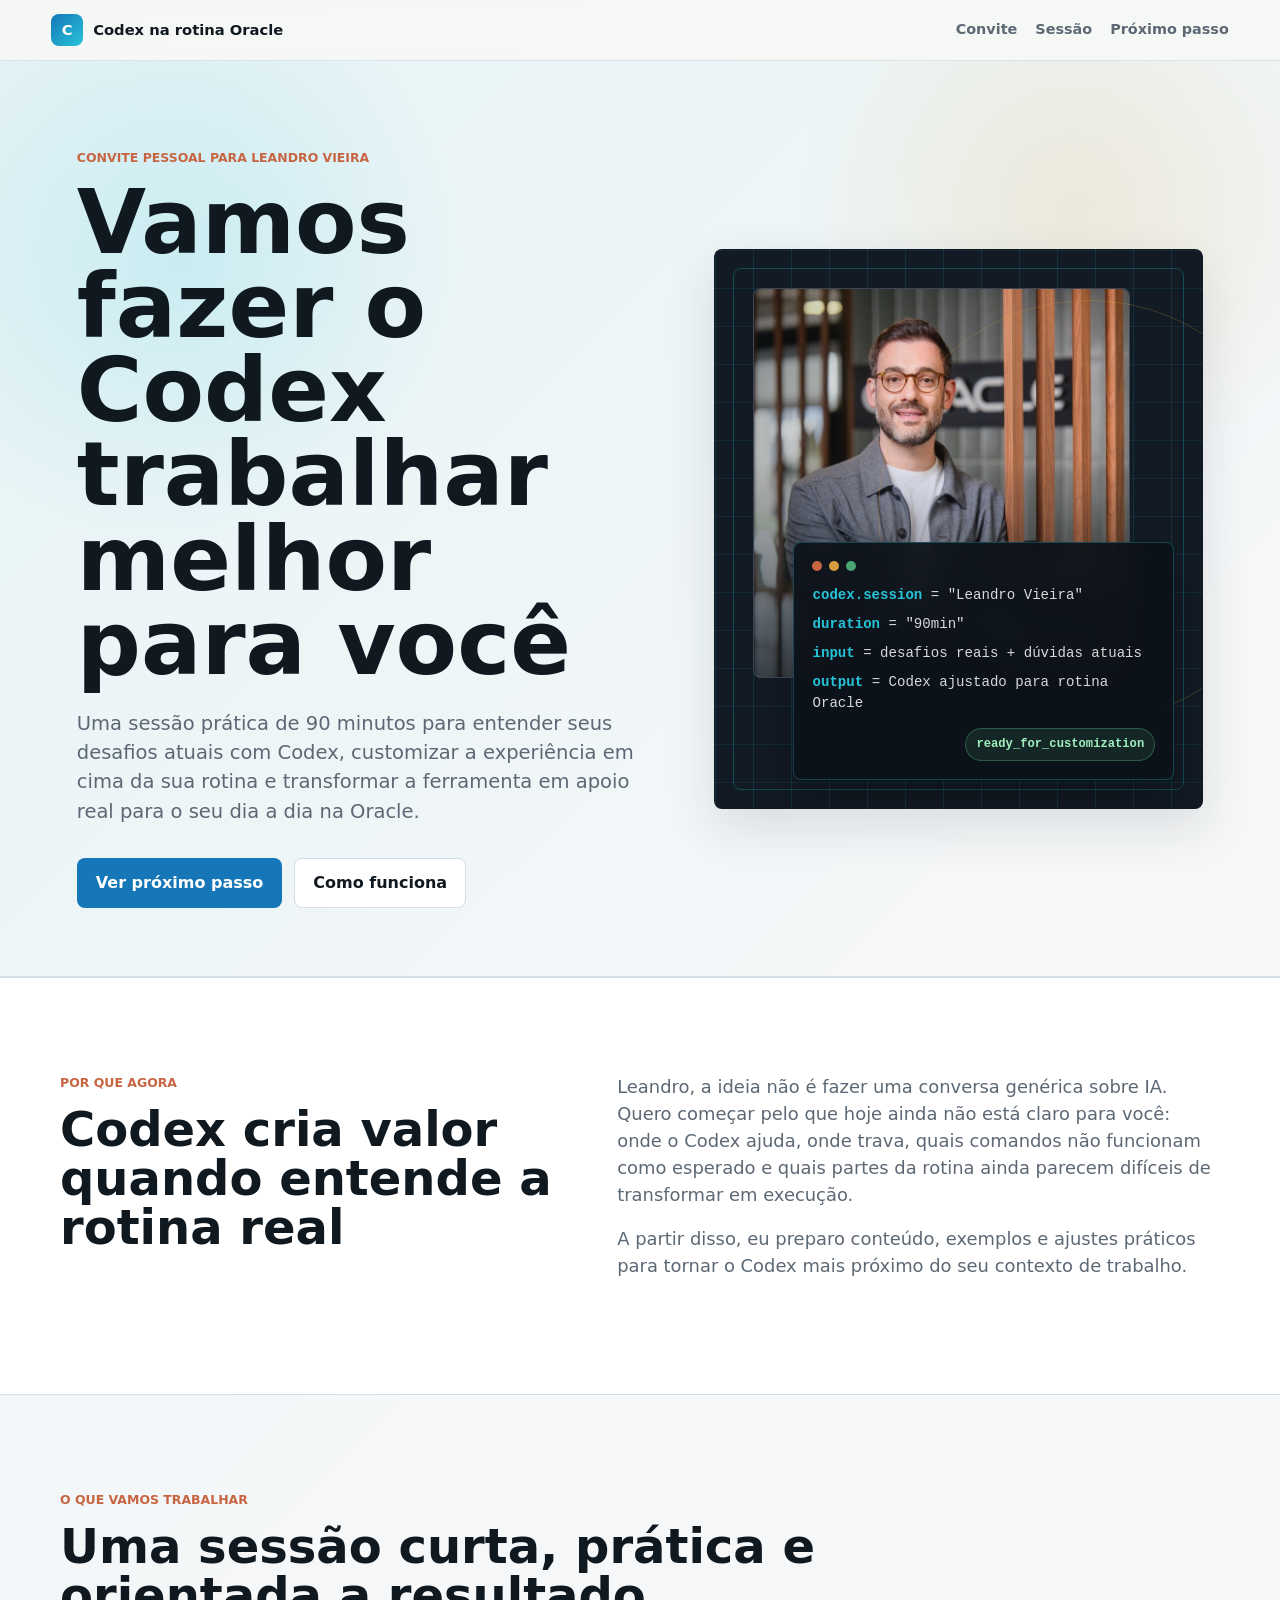
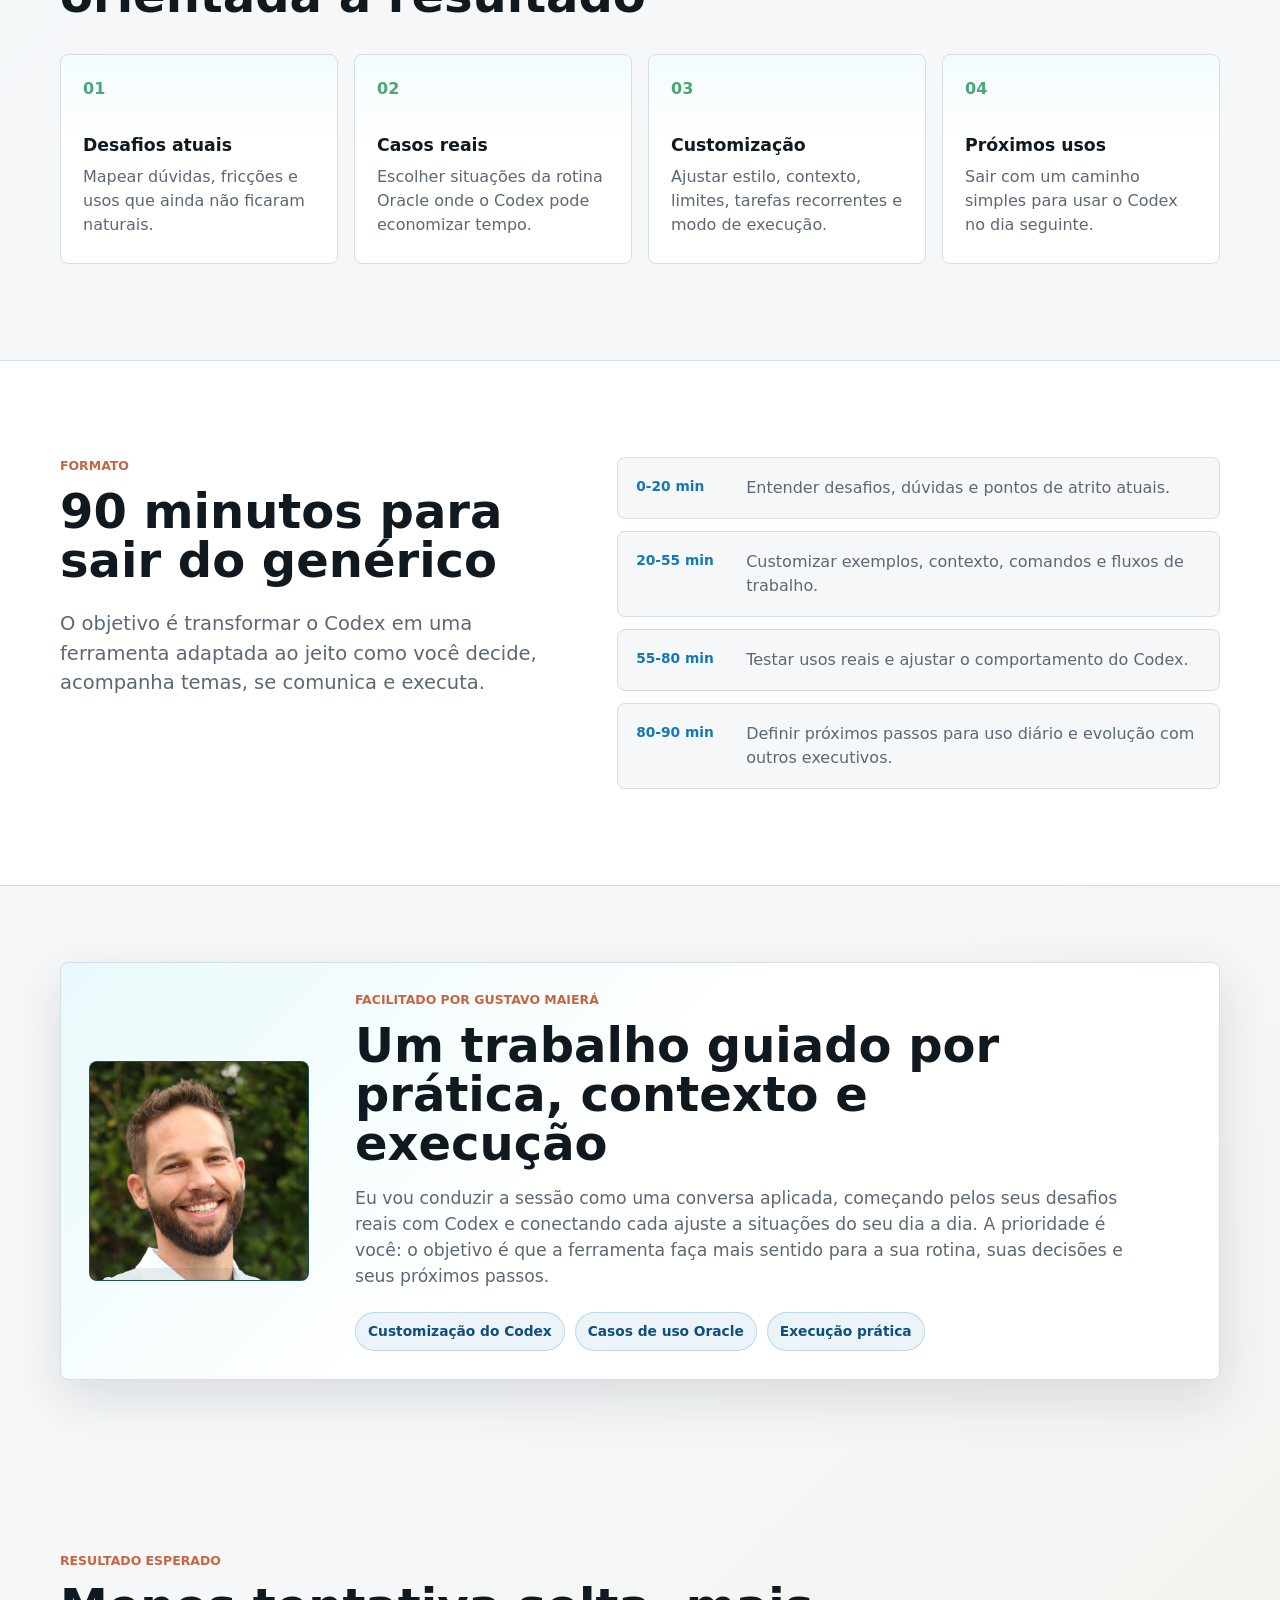
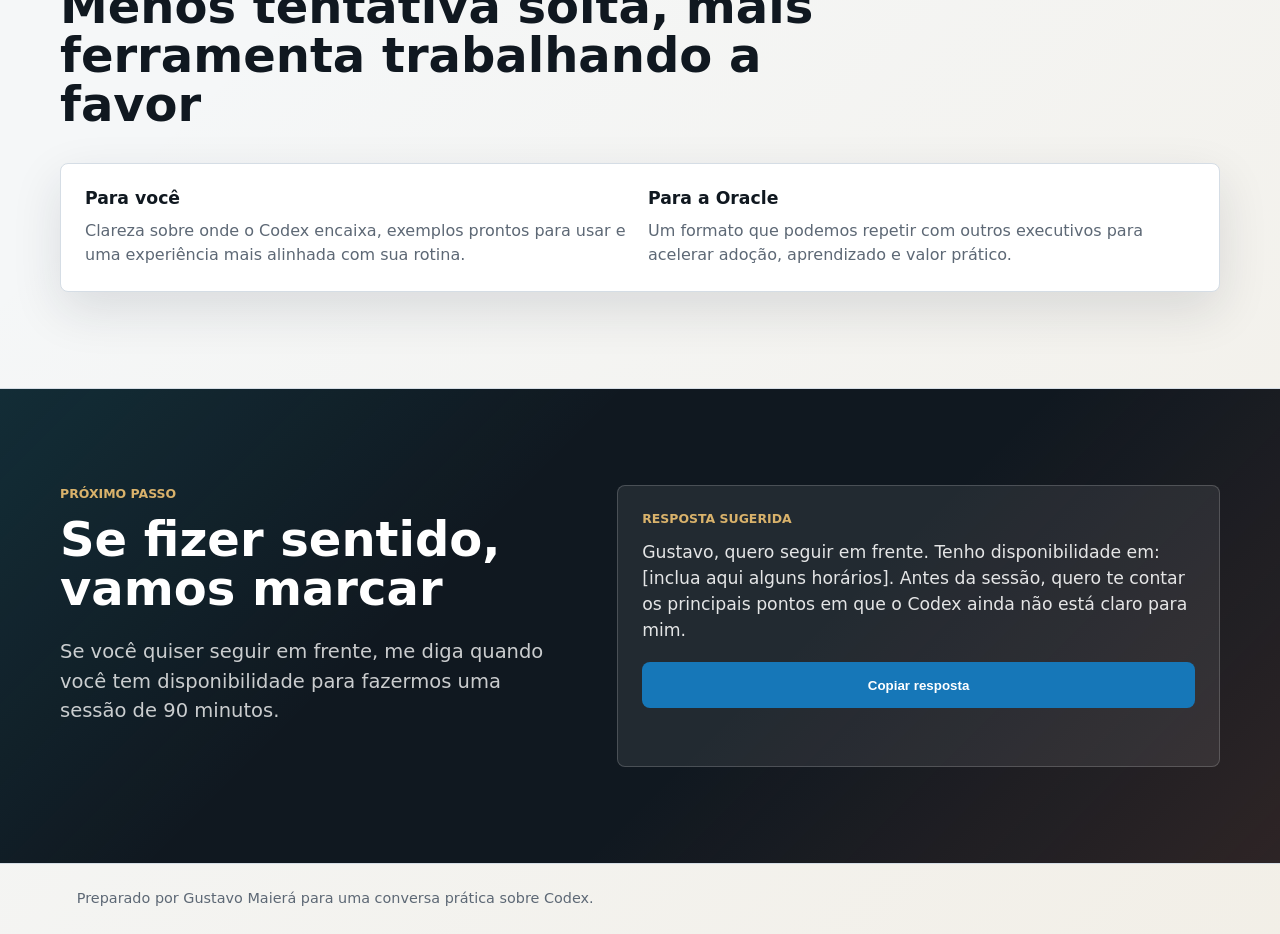
==== leandro-codex-onboarding/index.html @ 539ab8ef "Publish Leandro Codex onboarding page" ====
<!doctype html>
<html lang="pt-BR">
  <head>
    <meta charset="utf-8" />
    <meta name="viewport" content="width=device-width, initial-scale=1" />
    <title>Leandro, vamos fazer o Codex trabalhar melhor para você</title>
    <meta
      name="description"
      content="Convite para uma sessão prática de 90 minutos para customizar o Codex em cima dos desafios reais de trabalho na Oracle."
    />
    <link rel="stylesheet" href="styles.css" />
  </head>
  <body>
    <header class="page-header">
      <a class="brand" href="#top" aria-label="Voltar ao topo">
        <span class="brand-mark" aria-hidden="true">C</span>
        <span>Codex na rotina Oracle</span>
      </a>
      <nav aria-label="Seções da página">
        <a href="#convite">Convite</a>
        <a href="#sessao">Sessão</a>
        <a href="#cta">Próximo passo</a>
      </nav>
    </header>

    <main id="top">
      <section class="hero" aria-labelledby="hero-title">
        <div class="hero-copy">
          <p class="eyebrow">Convite pessoal para Leandro Vieira</p>
          <h1 id="hero-title">Vamos fazer o Codex trabalhar melhor para você</h1>
          <p class="hero-lead">
            Uma sessão prática de 90 minutos para entender seus desafios atuais com
            Codex, customizar a experiência em cima da sua rotina e transformar a
            ferramenta em apoio real para o seu dia a dia na Oracle.
          </p>
          <div class="hero-actions">
            <a class="button primary" href="#cta">Ver próximo passo</a>
            <a class="button secondary" href="#sessao">Como funciona</a>
          </div>
        </div>

        <div class="hero-visual" aria-label="Painel de personalização Codex para Leandro">
          <div class="profile-system">
            <div class="profile-frame">
              <img
                src="assets/leandro-vieira.jpeg"
                alt="Leandro Vieira"
                width="800"
                height="800"
              />
              <div class="profile-badge">
                <span>Oracle</span>
                <strong>AI enablement</strong>
              </div>
            </div>

            <div class="system-console" aria-label="Resumo da sessão">
              <div class="console-top">
                <span></span>
                <span></span>
                <span></span>
              </div>
              <p><strong>codex.session</strong> = "Leandro Vieira"</p>
              <p><strong>duration</strong> = "90min"</p>
              <p><strong>input</strong> = desafios reais + dúvidas atuais</p>
              <p><strong>output</strong> = Codex ajustado para rotina Oracle</p>
              <div class="console-status">
                <span>ready_for_customization</span>
              </div>
            </div>
          </div>
        </div>
      </section>

      <section class="section-band intro" id="convite" aria-labelledby="convite-title">
        <div class="section-inner two-column">
          <div>
            <p class="eyebrow">Por que agora</p>
            <h2 id="convite-title">Codex cria valor quando entende a rotina real</h2>
          </div>
          <div class="prose">
            <p>
              Leandro, a ideia não é fazer uma conversa genérica sobre IA. Quero
              começar pelo que hoje ainda não está claro para você: onde o Codex
              ajuda, onde trava, quais comandos não funcionam como esperado e quais
              partes da rotina ainda parecem difíceis de transformar em execução.
            </p>
            <p>
              A partir disso, eu preparo conteúdo, exemplos e ajustes práticos para
              tornar o Codex mais próximo do seu contexto de trabalho.
            </p>
          </div>
        </div>
      </section>

      <section class="section-inner" aria-labelledby="work-title">
        <div class="section-heading">
          <p class="eyebrow">O que vamos trabalhar</p>
          <h2 id="work-title">Uma sessão curta, prática e orientada a resultado</h2>
        </div>

        <div class="grid four">
          <article class="info-card">
            <span class="card-number">01</span>
            <h3>Desafios atuais</h3>
            <p>Mapear dúvidas, fricções e usos que ainda não ficaram naturais.</p>
          </article>
          <article class="info-card">
            <span class="card-number">02</span>
            <h3>Casos reais</h3>
            <p>Escolher situações da rotina Oracle onde o Codex pode economizar tempo.</p>
          </article>
          <article class="info-card">
            <span class="card-number">03</span>
            <h3>Customização</h3>
            <p>Ajustar estilo, contexto, limites, tarefas recorrentes e modo de execução.</p>
          </article>
          <article class="info-card">
            <span class="card-number">04</span>
            <h3>Próximos usos</h3>
            <p>Sair com um caminho simples para usar o Codex no dia seguinte.</p>
          </article>
        </div>
      </section>

      <section class="section-band" id="sessao" aria-labelledby="sessao-title">
        <div class="section-inner session-layout">
          <div>
            <p class="eyebrow">Formato</p>
            <h2 id="sessao-title">90 minutos para sair do genérico</h2>
            <p class="section-lead">
              O objetivo é transformar o Codex em uma ferramenta adaptada ao jeito
              como você decide, acompanha temas, se comunica e executa.
            </p>
          </div>

          <div class="timeline" aria-label="Agenda sugerida">
            <div class="timeline-item">
              <span>0-20 min</span>
              <p>Entender desafios, dúvidas e pontos de atrito atuais.</p>
            </div>
            <div class="timeline-item">
              <span>20-55 min</span>
              <p>Customizar exemplos, contexto, comandos e fluxos de trabalho.</p>
            </div>
            <div class="timeline-item">
              <span>55-80 min</span>
              <p>Testar usos reais e ajustar o comportamento do Codex.</p>
            </div>
            <div class="timeline-item">
              <span>80-90 min</span>
              <p>Definir próximos passos para uso diário e evolução com outros executivos.</p>
            </div>
          </div>
        </div>
      </section>

      <section class="section-inner facilitator-section" aria-labelledby="facilitator-title">
        <div class="facilitator-panel">
          <div class="facilitator-photo">
            <img
              src="assets/gustavo-maiera.jpeg"
              alt="Gustavo Maierá"
              width="720"
              height="720"
            />
          </div>
          <div class="facilitator-copy">
            <p class="eyebrow">Facilitado por Gustavo Maierá</p>
            <h2 id="facilitator-title">Um trabalho guiado por prática, contexto e execução</h2>
            <p>
              Eu vou conduzir a sessão como uma conversa aplicada, começando pelos
              seus desafios reais com Codex e conectando cada ajuste a situações do
              seu dia a dia. A prioridade é você: o objetivo é que a ferramenta faça
              mais sentido para a sua rotina, suas decisões e seus próximos passos.
            </p>
            <div class="authority-grid" aria-label="Como Gustavo vai contribuir">
              <span>Customização do Codex</span>
              <span>Casos de uso Oracle</span>
              <span>Execução prática</span>
            </div>
          </div>
        </div>
      </section>

      <section class="section-inner" aria-labelledby="outcome-title">
        <div class="section-heading">
          <p class="eyebrow">Resultado esperado</p>
          <h2 id="outcome-title">Menos tentativa solta, mais ferramenta trabalhando a favor</h2>
        </div>

        <div class="outcome-panel">
          <div>
            <h3>Para você</h3>
            <p>
              Clareza sobre onde o Codex encaixa, exemplos prontos para usar e uma
              experiência mais alinhada com sua rotina.
            </p>
          </div>
          <div>
            <h3>Para a Oracle</h3>
            <p>
              Um formato que podemos repetir com outros executivos para acelerar
              adoção, aprendizado e valor prático.
            </p>
          </div>
        </div>
      </section>

      <section class="section-band cta-band" id="cta" aria-labelledby="cta-title">
        <div class="section-inner cta-layout">
          <div>
            <p class="eyebrow">Próximo passo</p>
            <h2 id="cta-title">Se fizer sentido, vamos marcar</h2>
            <p class="section-lead">
              Se você quiser seguir em frente, me diga quando você tem
              disponibilidade para fazermos uma sessão de 90 minutos.
            </p>
          </div>

          <div class="reply-box">
            <p class="reply-label">Resposta sugerida</p>
            <blockquote id="replyText">
              Gustavo, quero seguir em frente. Tenho disponibilidade em: [inclua aqui
              alguns horários]. Antes da sessão, quero te contar os principais pontos
              em que o Codex ainda não está claro para mim.
            </blockquote>
            <button class="button primary full" type="button" data-copy-reply>
              Copiar resposta
            </button>
            <p class="copy-status" role="status" aria-live="polite"></p>
          </div>
        </div>
      </section>
    </main>

    <footer class="page-footer">
      <p>Preparado por Gustavo Maierá para uma conversa prática sobre Codex.</p>
    </footer>

    <script src="script.js"></script>
  </body>
</html>
---- leandro-codex-onboarding/styles.css ----
:root {
  color-scheme: light;
  --ink: #101820;
  --muted: #5d6875;
  --line: #d5dde5;
  --paper: #f5f7f8;
  --white: #ffffff;
  --panel: #121a24;
  --panel-soft: #192333;
  --blue: #1677b8;
  --blue-dark: #0e4f7d;
  --cyan: #27c4d9;
  --green: #4aa675;
  --gold: #d59d3c;
  --terracotta: #c76543;
  --shadow: 0 18px 50px rgba(21, 33, 46, 0.12);
  font-family:
    Inter, ui-sans-serif, system-ui, -apple-system, BlinkMacSystemFont, "Segoe UI",
    sans-serif;
}

* {
  box-sizing: border-box;
}

html {
  scroll-behavior: smooth;
}

body {
  margin: 0;
  background:
    linear-gradient(135deg, rgba(39, 196, 217, 0.08), transparent 34%),
    linear-gradient(315deg, rgba(213, 157, 60, 0.09), transparent 36%),
    var(--paper);
  color: var(--ink);
  line-height: 1.5;
}

a {
  color: inherit;
}

.page-header {
  position: sticky;
  top: 0;
  z-index: 10;
  display: flex;
  align-items: center;
  justify-content: space-between;
  gap: 24px;
  padding: 14px clamp(18px, 4vw, 56px);
  border-bottom: 1px solid rgba(216, 224, 231, 0.85);
  background: rgba(247, 248, 245, 0.92);
  backdrop-filter: blur(14px);
}

.brand {
  display: inline-flex;
  align-items: center;
  gap: 10px;
  font-size: 0.92rem;
  font-weight: 700;
  text-decoration: none;
}

.brand-mark {
  display: grid;
  width: 32px;
  height: 32px;
  place-items: center;
  border-radius: 8px;
  background: linear-gradient(135deg, var(--blue), var(--cyan));
  color: var(--white);
}

nav {
  display: flex;
  gap: 18px;
  color: var(--muted);
  font-size: 0.9rem;
  font-weight: 650;
}

nav a {
  text-decoration: none;
}

nav a:hover {
  color: var(--blue);
}

.hero {
  display: grid;
  grid-template-columns: minmax(0, 1.08fr) minmax(320px, 0.92fr);
  gap: clamp(28px, 5vw, 72px);
  align-items: center;
  min-height: calc(88vh - 62px);
  padding: clamp(46px, 7vw, 88px) clamp(20px, 6vw, 84px) clamp(34px, 6vw, 68px);
  border-bottom: 1px solid var(--line);
  background:
    radial-gradient(circle at 14% 22%, rgba(39, 196, 217, 0.16), transparent 22%),
    radial-gradient(circle at 84% 16%, rgba(213, 157, 60, 0.15), transparent 21%);
}

.hero-copy {
  max-width: 760px;
}

.eyebrow {
  margin: 0 0 12px;
  color: var(--terracotta);
  font-size: 0.78rem;
  font-weight: 800;
  letter-spacing: 0;
  text-transform: uppercase;
}

h1,
h2,
h3,
p {
  overflow-wrap: anywhere;
}

h1 {
  max-width: 780px;
  margin: 0;
  font-size: 5.6rem;
  line-height: 0.94;
  letter-spacing: 0;
}

h2 {
  margin: 0;
  font-size: 3rem;
  line-height: 1.02;
  letter-spacing: 0;
}

h3 {
  margin: 0 0 10px;
  font-size: 1.08rem;
  line-height: 1.18;
}

.hero-lead,
.section-lead {
  max-width: 690px;
  margin: 24px 0 0;
  color: var(--muted);
  font-size: 1.22rem;
}

.hero-actions {
  display: flex;
  flex-wrap: wrap;
  gap: 12px;
  margin-top: 32px;
}

.button {
  display: inline-flex;
  min-height: 46px;
  align-items: center;
  justify-content: center;
  border: 1px solid transparent;
  border-radius: 8px;
  padding: 12px 18px;
  font-weight: 800;
  text-decoration: none;
  cursor: pointer;
}

.button.primary {
  background: var(--blue);
  color: var(--white);
}

.button.primary:hover {
  background: var(--blue-dark);
}

.button.secondary {
  border-color: var(--line);
  background: var(--white);
  color: var(--ink);
}

.button.full {
  width: 100%;
}

.hero-visual {
  min-height: 560px;
}

.profile-system {
  position: relative;
  min-height: 560px;
  padding: 18px;
  border: 1px solid rgba(16, 24, 32, 0.16);
  border-radius: 8px;
  background:
    linear-gradient(90deg, rgba(39, 196, 217, 0.13) 1px, transparent 1px),
    linear-gradient(rgba(39, 196, 217, 0.1) 1px, transparent 1px),
    var(--panel);
  background-size: 38px 38px;
  box-shadow: var(--shadow);
  overflow: hidden;
}

.profile-system::before {
  position: absolute;
  inset: 18px;
  border: 1px solid rgba(39, 196, 217, 0.28);
  border-radius: 8px;
  content: "";
  pointer-events: none;
}

.profile-system::after {
  position: absolute;
  top: 9%;
  right: -20%;
  width: 420px;
  height: 420px;
  border: 1px solid rgba(213, 157, 60, 0.25);
  border-radius: 999px;
  content: "";
  pointer-events: none;
}

.profile-frame {
  position: absolute;
  top: 38px;
  left: 38px;
  right: 72px;
  height: 390px;
  border: 1px solid rgba(255, 255, 255, 0.16);
  border-radius: 8px;
  background: var(--panel-soft);
  overflow: hidden;
}

.profile-frame img {
  width: 100%;
  height: 100%;
  object-fit: cover;
  object-position: center;
  filter: saturate(0.96) contrast(1.03);
}

.profile-frame::after {
  position: absolute;
  inset: 0;
  background:
    linear-gradient(180deg, transparent 44%, rgba(16, 24, 32, 0.72)),
    linear-gradient(90deg, rgba(16, 24, 32, 0.28), transparent 54%);
  content: "";
}

.profile-badge {
  position: absolute;
  right: 16px;
  bottom: 16px;
  z-index: 1;
  padding: 12px 14px;
  border: 1px solid rgba(255, 255, 255, 0.22);
  border-radius: 8px;
  background: rgba(16, 24, 32, 0.82);
  color: var(--white);
  backdrop-filter: blur(12px);
}

.profile-badge span {
  display: block;
  color: var(--cyan);
  font-size: 0.72rem;
  font-weight: 900;
  text-transform: uppercase;
}

.profile-badge strong {
  display: block;
  margin-top: 2px;
  font-size: 0.95rem;
}

.system-console {
  position: absolute;
  right: 28px;
  bottom: 28px;
  left: 78px;
  z-index: 2;
  padding: 18px;
  border: 1px solid rgba(39, 196, 217, 0.28);
  border-radius: 8px;
  background: rgba(12, 18, 25, 0.92);
  color: rgba(255, 255, 255, 0.84);
  box-shadow: 0 22px 44px rgba(0, 0, 0, 0.26);
  backdrop-filter: blur(16px);
  font-family: "SFMono-Regular", Consolas, "Liberation Mono", monospace;
}

.console-top {
  display: flex;
  gap: 7px;
  margin-bottom: 14px;
}

.console-top span {
  width: 10px;
  height: 10px;
  border-radius: 999px;
  background: var(--terracotta);
}

.console-top span:nth-child(2) {
  background: var(--gold);
}

.console-top span:nth-child(3) {
  background: var(--green);
}

.system-console p {
  margin: 0 0 8px;
  font-size: 0.88rem;
}

.system-console strong {
  color: var(--cyan);
}

.console-status {
  display: flex;
  justify-content: flex-end;
  margin-top: 14px;
}

.console-status span {
  border: 1px solid rgba(74, 166, 117, 0.42);
  border-radius: 999px;
  padding: 6px 10px;
  background: rgba(74, 166, 117, 0.14);
  color: #9ff0be;
  font-size: 0.76rem;
  font-weight: 900;
}

.section-inner {
  width: min(1160px, calc(100% - 40px));
  margin: 0 auto;
  padding: clamp(56px, 8vw, 96px) 0;
}

.section-band {
  border-top: 1px solid var(--line);
  border-bottom: 1px solid var(--line);
  background: var(--white);
}

.two-column,
.session-layout,
.cta-layout {
  display: grid;
  grid-template-columns: minmax(0, 0.9fr) minmax(0, 1.1fr);
  gap: clamp(28px, 5vw, 72px);
}

.prose p {
  margin: 0 0 18px;
  color: var(--muted);
  font-size: 1.12rem;
}

.section-heading {
  max-width: 760px;
  margin-bottom: 34px;
}

.grid {
  display: grid;
  gap: 16px;
}

.grid.four {
  grid-template-columns: repeat(4, minmax(0, 1fr));
}

.info-card {
  min-height: 210px;
  padding: 22px;
  border: 1px solid var(--line);
  border-radius: 8px;
  background:
    linear-gradient(180deg, rgba(39, 196, 217, 0.06), transparent 42%),
    var(--white);
}

.card-number {
  display: inline-flex;
  margin-bottom: 34px;
  color: var(--green);
  font-weight: 900;
}

.info-card p,
.outcome-panel p,
.timeline-item p {
  margin: 0;
  color: var(--muted);
}

.timeline {
  display: grid;
  gap: 12px;
}

.timeline-item {
  display: grid;
  grid-template-columns: 92px minmax(0, 1fr);
  gap: 18px;
  align-items: start;
  padding: 18px;
  border: 1px solid var(--line);
  border-radius: 8px;
  background: var(--paper);
}

.timeline-item span {
  color: var(--blue);
  font-size: 0.86rem;
  font-weight: 900;
}

.outcome-panel {
  display: grid;
  grid-template-columns: repeat(2, minmax(0, 1fr));
  gap: 16px;
  padding: 24px;
  border: 1px solid var(--line);
  border-radius: 8px;
  background: var(--white);
  box-shadow: var(--shadow);
}

.facilitator-section {
  padding-top: clamp(42px, 7vw, 76px);
  padding-bottom: clamp(42px, 7vw, 76px);
}

.facilitator-panel {
  display: grid;
  grid-template-columns: 220px minmax(0, 1fr);
  gap: clamp(24px, 4vw, 46px);
  align-items: center;
  padding: 28px;
  border: 1px solid var(--line);
  border-radius: 8px;
  background:
    linear-gradient(135deg, rgba(39, 196, 217, 0.1), transparent 46%),
    var(--white);
  box-shadow: var(--shadow);
}

.facilitator-photo {
  position: relative;
  width: 220px;
  aspect-ratio: 1;
  border: 1px solid rgba(39, 196, 217, 0.32);
  border-radius: 8px;
  background: var(--panel);
  overflow: hidden;
}

.facilitator-photo::after {
  position: absolute;
  inset: 0;
  border: 12px solid rgba(18, 26, 36, 0.08);
  content: "";
  pointer-events: none;
}

.facilitator-photo img {
  width: 100%;
  height: 100%;
  object-fit: cover;
}

.facilitator-copy {
  max-width: 780px;
}

.facilitator-copy p:not(.eyebrow) {
  margin: 18px 0 0;
  color: var(--muted);
  font-size: 1.08rem;
}

.authority-grid {
  display: flex;
  flex-wrap: wrap;
  gap: 10px;
  margin-top: 22px;
}

.authority-grid span {
  border: 1px solid rgba(22, 119, 184, 0.22);
  border-radius: 999px;
  padding: 8px 12px;
  background: rgba(22, 119, 184, 0.08);
  color: var(--blue-dark);
  font-size: 0.86rem;
  font-weight: 850;
}

.cta-band {
  background:
    linear-gradient(135deg, rgba(39, 196, 217, 0.12), transparent 36%),
    linear-gradient(315deg, rgba(199, 101, 67, 0.16), transparent 40%),
    var(--ink);
  color: var(--white);
}

.cta-band .eyebrow {
  color: #d9b26b;
}

.cta-band .section-lead {
  color: rgba(255, 255, 255, 0.78);
}

.reply-box {
  align-self: start;
  padding: 24px;
  border: 1px solid rgba(255, 255, 255, 0.18);
  border-radius: 8px;
  background: rgba(255, 255, 255, 0.08);
}

.reply-label {
  margin: 0 0 12px;
  color: #d9b26b;
  font-size: 0.78rem;
  font-weight: 900;
  text-transform: uppercase;
}

blockquote {
  margin: 0 0 18px;
  color: rgba(255, 255, 255, 0.88);
  font-size: 1.08rem;
}

.copy-status {
  min-height: 22px;
  margin: 12px 0 0;
  color: #d9b26b;
  font-size: 0.9rem;
  font-weight: 700;
}

.page-footer {
  padding: 24px clamp(20px, 6vw, 84px);
  color: var(--muted);
  font-size: 0.9rem;
}

.page-footer p {
  margin: 0;
}

@media (max-width: 960px) {
  .hero,
  .two-column,
  .session-layout,
  .cta-layout,
  .outcome-panel,
  .facilitator-panel {
    grid-template-columns: 1fr;
  }

  .hero {
    min-height: auto;
  }

  h1 {
    font-size: 4.3rem;
  }

  h2 {
    font-size: 2.45rem;
  }

  .hero-visual,
  .profile-system {
    min-height: 520px;
  }

  .grid.four {
    grid-template-columns: repeat(2, minmax(0, 1fr));
  }
}

@media (max-width: 640px) {
  .page-header {
    position: static;
    align-items: flex-start;
    flex-direction: column;
  }

  nav {
    width: 100%;
    justify-content: space-between;
    gap: 10px;
    font-size: 0.82rem;
  }

  h1 {
    font-size: 3.05rem;
  }

  h2 {
    font-size: 2.05rem;
  }

  .hero-lead,
  .section-lead {
    font-size: 1.08rem;
  }

  .hero {
    padding-top: 34px;
  }

  .hero-visual,
  .profile-system {
    min-height: 500px;
  }

  .profile-frame {
    top: 22px;
    right: 22px;
    left: 22px;
    height: 330px;
  }

  .system-console {
    right: 16px;
    bottom: 16px;
    left: 16px;
  }

  .system-console p {
    font-size: 0.76rem;
  }

  .grid.four,
  .outcome-panel {
    grid-template-columns: 1fr;
  }

  .facilitator-panel {
    padding: 20px;
  }

  .facilitator-photo {
    width: 160px;
  }

  .timeline-item {
    grid-template-columns: 1fr;
  }
}
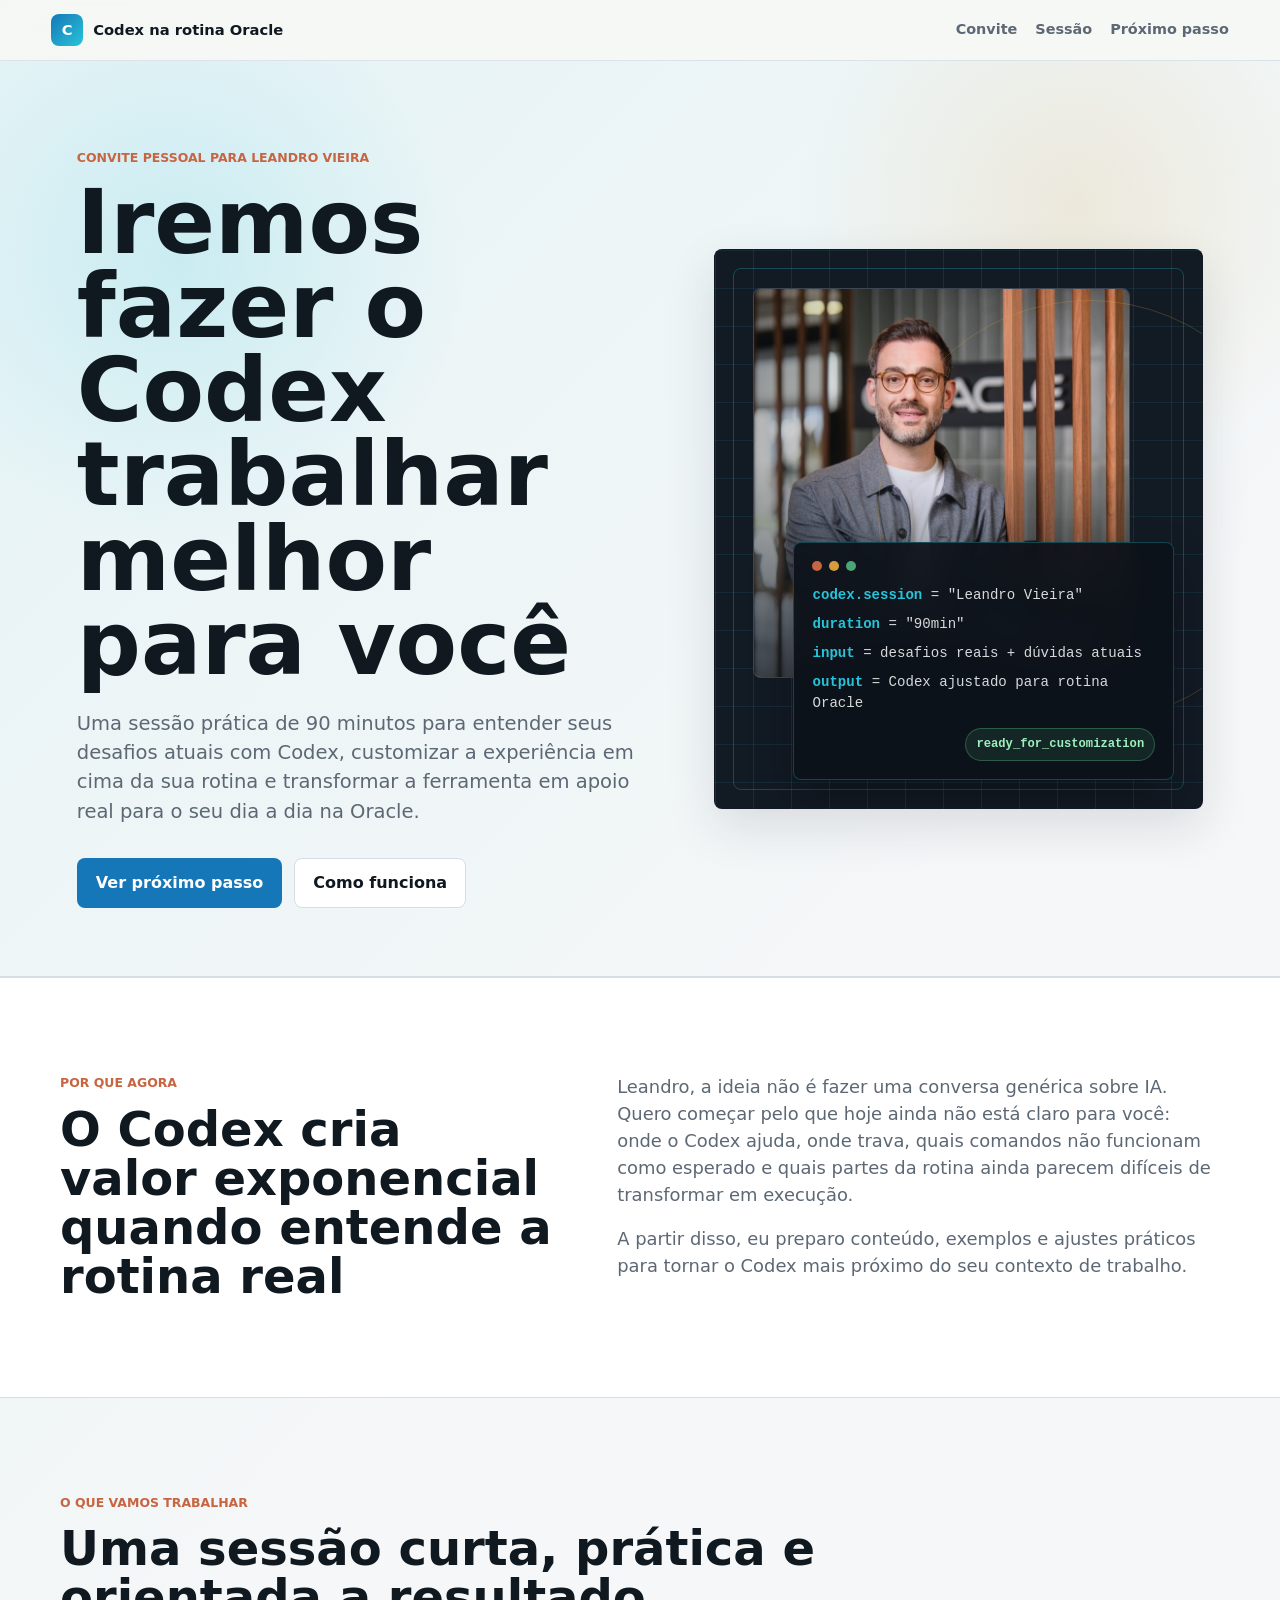
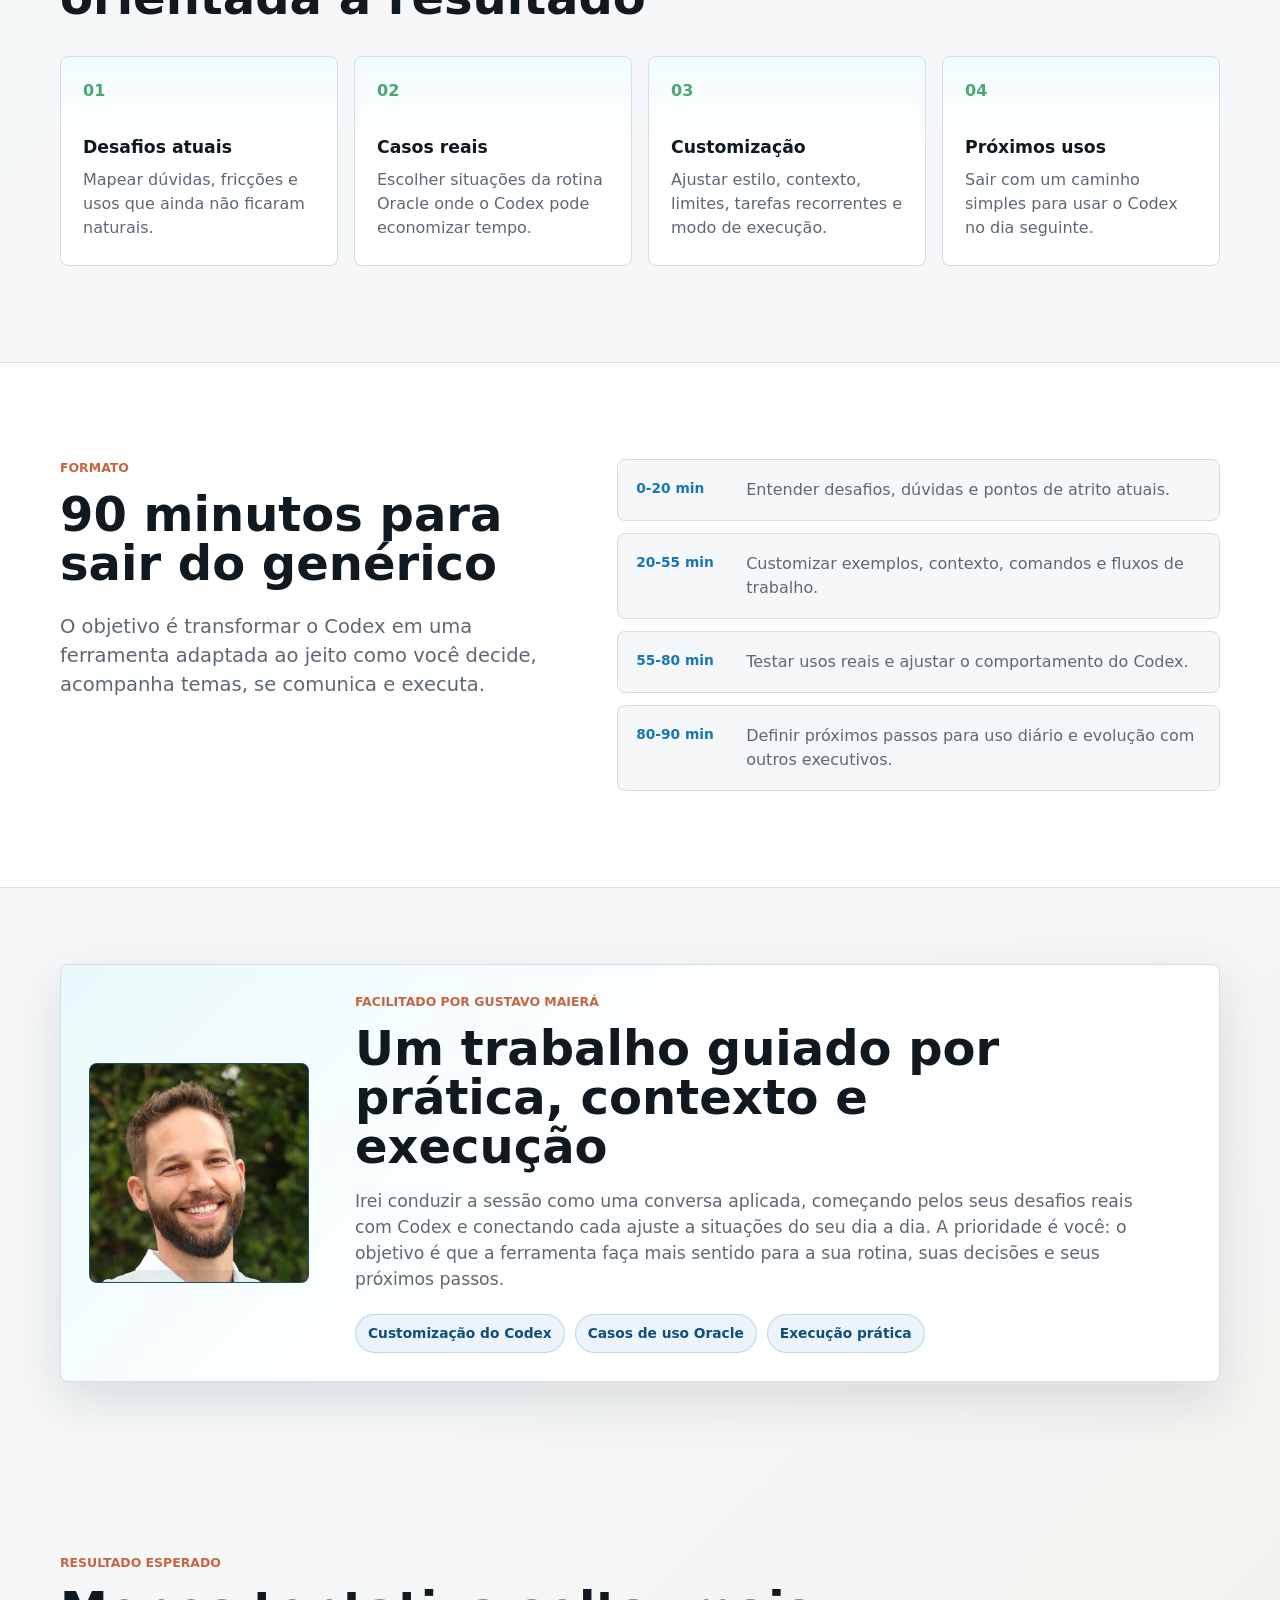
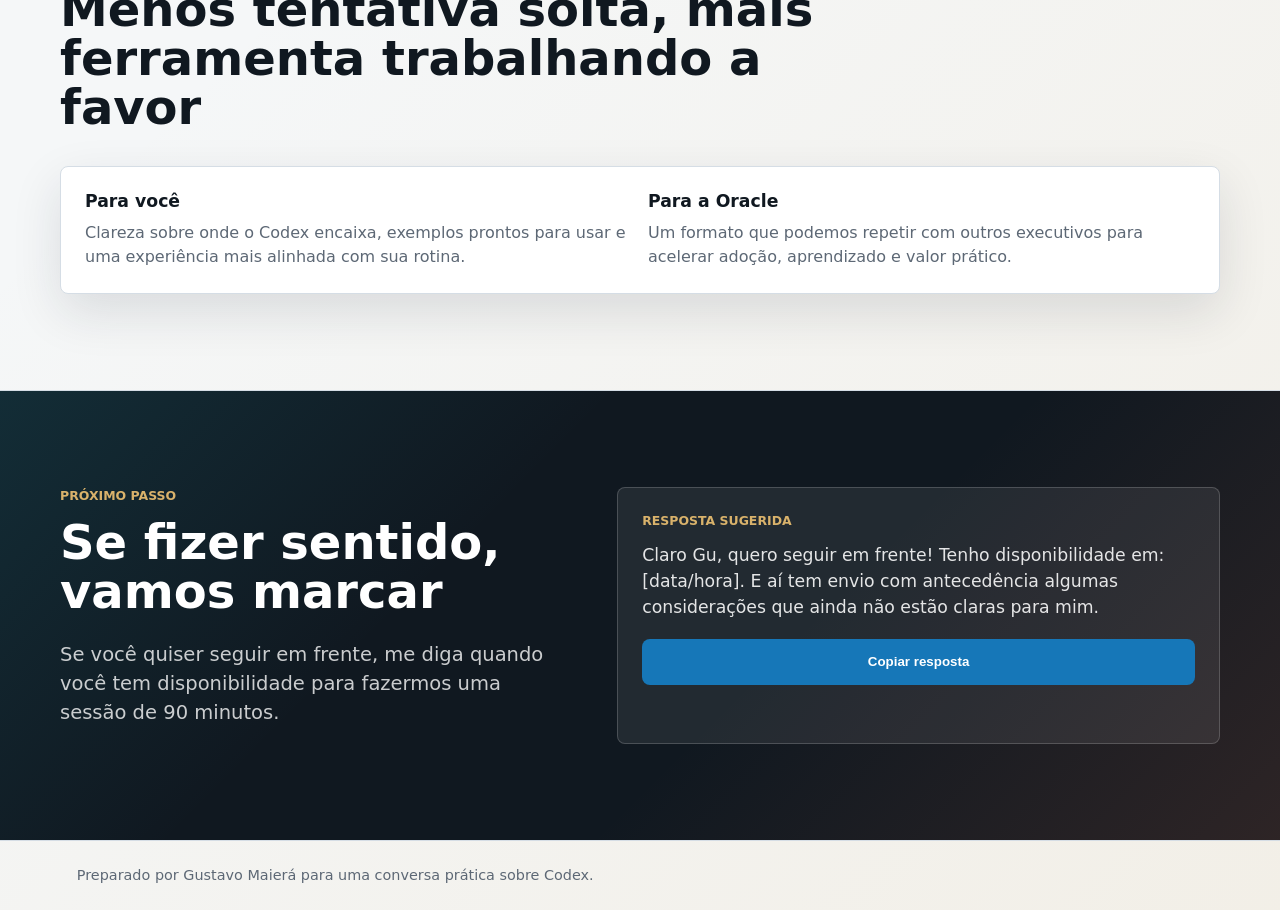
==== commit 2be0e8ca: "Update Leandro page copy" ====
--- a/leandro-codex-onboarding/index.html
+++ b/leandro-codex-onboarding/index.html
@@ -3,7 +3,7 @@
   <head>
     <meta charset="utf-8" />
     <meta name="viewport" content="width=device-width, initial-scale=1" />
-    <title>Leandro, vamos fazer o Codex trabalhar melhor para você</title>
+    <title>Leandro, iremos fazer o Codex trabalhar melhor para você</title>
     <meta
       name="description"
       content="Convite para uma sessão prática de 90 minutos para customizar o Codex em cima dos desafios reais de trabalho na Oracle."
@@ -27,7 +27,7 @@
       <section class="hero" aria-labelledby="hero-title">
         <div class="hero-copy">
           <p class="eyebrow">Convite pessoal para Leandro Vieira</p>
-          <h1 id="hero-title">Vamos fazer o Codex trabalhar melhor para você</h1>
+          <h1 id="hero-title">Iremos fazer o Codex trabalhar melhor para você</h1>
           <p class="hero-lead">
             Uma sessão prática de 90 minutos para entender seus desafios atuais com
             Codex, customizar a experiência em cima da sua rotina e transformar a
@@ -76,7 +76,7 @@
         <div class="section-inner two-column">
           <div>
             <p class="eyebrow">Por que agora</p>
-            <h2 id="convite-title">Codex cria valor quando entende a rotina real</h2>
+            <h2 id="convite-title">O Codex cria valor exponencial quando entende a rotina real</h2>
           </div>
           <div class="prose">
             <p>
@@ -169,7 +169,7 @@
             <p class="eyebrow">Facilitado por Gustavo Maierá</p>
             <h2 id="facilitator-title">Um trabalho guiado por prática, contexto e execução</h2>
             <p>
-              Eu vou conduzir a sessão como uma conversa aplicada, começando pelos
+              Irei conduzir a sessão como uma conversa aplicada, começando pelos
               seus desafios reais com Codex e conectando cada ajuste a situações do
               seu dia a dia. A prioridade é você: o objetivo é que a ferramenta faça
               mais sentido para a sua rotina, suas decisões e seus próximos passos.
@@ -221,9 +221,9 @@
           <div class="reply-box">
             <p class="reply-label">Resposta sugerida</p>
             <blockquote id="replyText">
-              Gustavo, quero seguir em frente. Tenho disponibilidade em: [inclua aqui
-              alguns horários]. Antes da sessão, quero te contar os principais pontos
-              em que o Codex ainda não está claro para mim.
+              Claro Gu, quero seguir em frente! Tenho disponibilidade em: [data/hora].
+              E aí tem envio com antecedência algumas considerações que ainda não estão
+              claras para mim.
             </blockquote>
             <button class="button primary full" type="button" data-copy-reply>
               Copiar resposta
